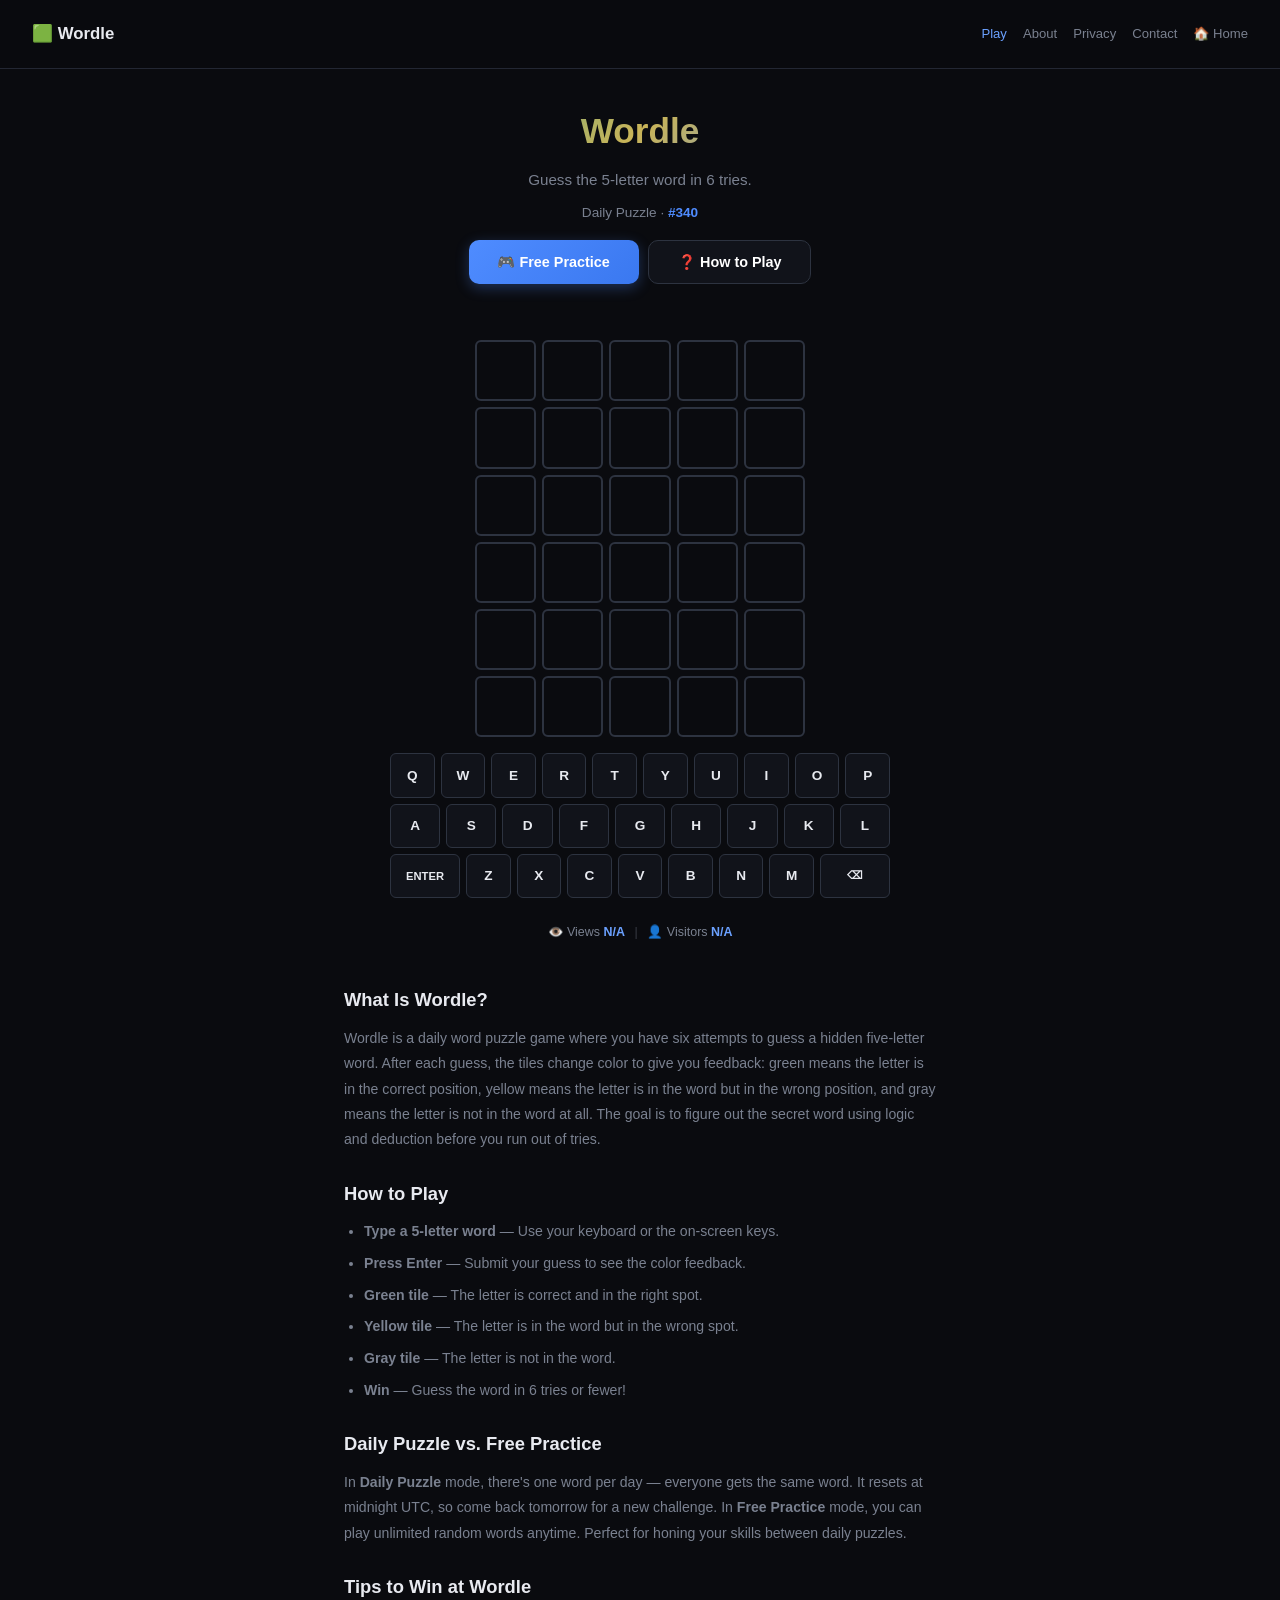
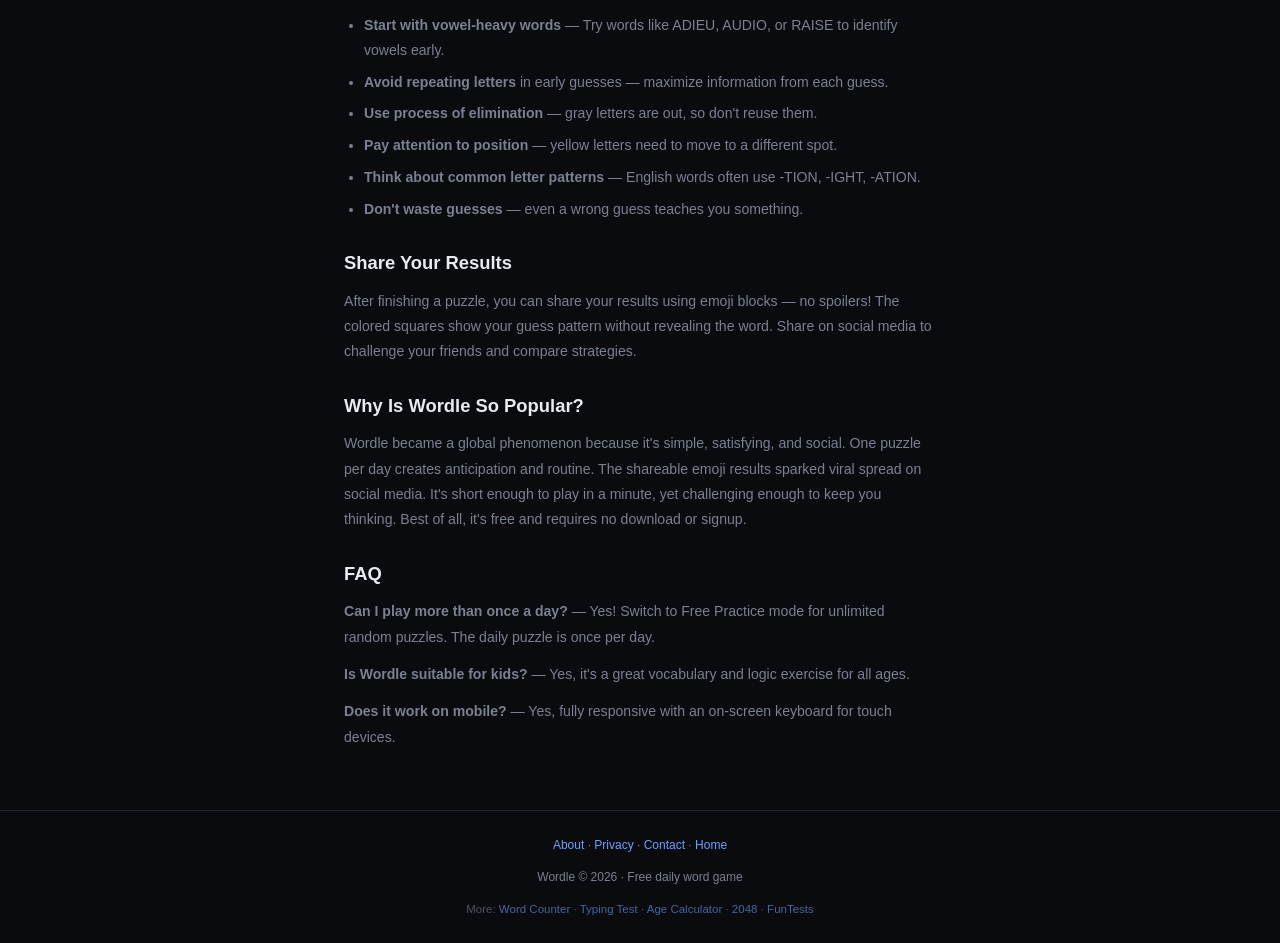
==== index.html @ c488377a "Simplify ad code to standard AdSense, remove collapse hacks" ====
<!DOCTYPE html>
<html lang="en">
<head>
    <meta charset="UTF-8">
    <link rel="preconnect" href="https://pagead2.googlesyndication.com">
    <link rel="dns-prefetch" href="https://pagead2.googlesyndication.com">
    <link rel="preconnect" href="https://api.counterapi.dev">
    <link rel="dns-prefetch" href="https://api.counterapi.dev">
    <meta name="viewport" content="width=device-width, initial-scale=1.0">
    <meta name="theme-color" content="#0a0b0f">
    <meta name="description" content="Play Wordle free — guess the 5-letter word in 6 tries. Daily puzzle + unlimited practice. Color hints show correct, present, and absent letters. No download, no signup.">
    <meta name="keywords" content="wordle, word game, word puzzle, guess the word, 5 letter word game, daily wordle, wordle online, wordle free, play wordle">
    <meta name="robots" content="index, follow">
    <link rel="canonical" href="https://jimmywithfiona.com/wordle/">
    <link rel="icon" type="image/svg+xml" href="favicon.svg">
<link rel="apple-touch-icon" href="apple-touch-icon.png">    <script async src="https://pagead2.googlesyndication.com/pagead/js/adsbygoogle.js?client=ca-pub-1840337371416691" crossorigin="anonymous"></script>
    <meta property="og:type" content="website">
    <meta property="og:site_name" content="Wordle">
    <meta property="og:title" content="Wordle — Free Daily 5-Letter Word Guessing Game">
    <meta property="og:description" content="Guess the 5-letter word in 6 tries. Daily puzzle + unlimited practice. Play free, no download.">
    <meta property="og:url" content="https://jimmywithfiona.com/wordle/">
    <meta property="og:image" content="https://jimmywithfiona.com/wordle/og.png">
    <meta property="og:locale" content="en_US">
    <meta name="twitter:card" content="summary_large_image">
    <meta name="twitter:title" content="Wordle — Free 5-Letter Word Game">
    <meta name="twitter:description" content="Guess the word in 6 tries. Daily puzzle + unlimited practice.">
    <meta name="twitter:image" content="https://jimmywithfiona.com/wordle/og.png">
    <title>Wordle — Free Daily 5-Letter Word Guessing Game | Play Online</title>
    <link rel="stylesheet" href="css/style.css">
    <script type="application/ld+json">
    {"@context":"https://schema.org","@type":"WebApplication","name":"Wordle","url":"https://jimmywithfiona.com/wordle/","description":"Free online Wordle game. Guess the 5-letter word in 6 tries. Daily puzzle and unlimited practice mode.","applicationCategory":"GameApplication","operatingSystem":"Any (Web Browser)","offers":{"@type":"Offer","price":"0","priceCurrency":"USD"}}
    </script>
    <script type="application/ld+json">
    {"@context":"https://schema.org","@type":"FAQPage","mainEntity":[
        {"@type":"Question","name":"What is Wordle?","acceptedAnswer":{"@type":"Answer","text":"Wordle is a daily word puzzle where you guess a hidden 5-letter word in 6 tries. After each guess, tiles change color to show how close your guess was."}},
        {"@type":"Question","name":"What do the colors mean?","acceptedAnswer":{"@type":"Answer","text":"Green means the letter is in the correct spot. Yellow means the letter is in the word but in the wrong spot. Gray means the letter is not in the word."}},
        {"@type":"Question","name":"Is this Wordle free?","acceptedAnswer":{"@type":"Answer","text":"Yes, completely free. No signup, no download. Play the daily puzzle once per day, or practice unlimited in free mode."}},
        {"@type":"Question","name":"When does the daily puzzle reset?","acceptedAnswer":{"@type":"Answer","text":"The daily puzzle resets at midnight UTC. Come back every day for a new word!"}}
    ]}
    </script>
    <script type="application/ld+json">
    {"@context":"https://schema.org","@type":"BreadcrumbList","itemListElement":[{"@type":"ListItem","position":1,"name":"Home","item":"https://jimmywithfiona.com/"},{"@type":"ListItem","position":2,"name":"Wordle","item":"https://jimmywithfiona.com/wordle/"}]}
    </script>
</head>
<body>
<nav class="navbar">
    <a class="brand" href="/wordle/">🟩 Wordle</a>
    <div class="nav-links">
        <a href="/wordle/" class="active">Play</a>
        <a href="about.html">About</a>
        <a href="privacy.html">Privacy</a>
        <a href="contact.html">Contact</a>
        <a href="/">🏠 Home</a>
    </div>
</nav>
<main>
<!-- AdSense Ad Unit -->
<ins class="adsbygoogle"
     style="display:block"
     data-ad-client="ca-pub-1840337371416691"
     data-ad-slot="5549785669"
     data-ad-format="auto"
     data-full-width-responsive="true"></ins>
<script>
     (adsbygoogle = window.adsbygoogle || []).push({});
</script>


    <h1>Wordle</h1>
    <p class="subtitle">Guess the 5-letter word in 6 tries.</p>
    <div class="game-info" id="gameInfo">Daily Puzzle · <span class="puzzle-num" id="puzzleNum">#—</span></div>

    <div class="btn-row">
        <button class="btn" id="modeBtn" onclick="toggleMode()">🎮 Free Practice</button>
        <button class="btn btn-secondary" onclick="showHelp()">❓ How to Play</button>
    </div>

    <div class="msg"><div class="toast" id="toast"></div></div>

    <div class="board" id="board"></div>

    <div class="keyboard" id="keyboard"></div>

    <div class="stats-footer">👁️ Views <strong id="pv">-</strong><span class="stat-divider">|</span>👤 Visitors <strong id="uv">-</strong></div>

    <div class="seo-section">
        <h2>What Is Wordle?</h2>
        <p>Wordle is a daily word puzzle game where you have six attempts to guess a hidden five-letter word. After each guess, the tiles change color to give you feedback: green means the letter is in the correct position, yellow means the letter is in the word but in the wrong position, and gray means the letter is not in the word at all. The goal is to figure out the secret word using logic and deduction before you run out of tries.</p>
        <h2>How to Play</h2>
        <ul>
            <li><strong>Type a 5-letter word</strong> — Use your keyboard or the on-screen keys.</li>
            <li><strong>Press Enter</strong> — Submit your guess to see the color feedback.</li>
            <li><strong>Green tile</strong> — The letter is correct and in the right spot.</li>
            <li><strong>Yellow tile</strong> — The letter is in the word but in the wrong spot.</li>
            <li><strong>Gray tile</strong> — The letter is not in the word.</li>
            <li><strong>Win</strong> — Guess the word in 6 tries or fewer!</li>
        </ul>
        <h2>Daily Puzzle vs. Free Practice</h2>
        <p>In <strong>Daily Puzzle</strong> mode, there's one word per day — everyone gets the same word. It resets at midnight UTC, so come back tomorrow for a new challenge. In <strong>Free Practice</strong> mode, you can play unlimited random words anytime. Perfect for honing your skills between daily puzzles.</p>
        <h2>Tips to Win at Wordle</h2>
        <ul>
            <li><strong>Start with vowel-heavy words</strong> — Try words like ADIEU, AUDIO, or RAISE to identify vowels early.</li>
            <li><strong>Avoid repeating letters</strong> in early guesses — maximize information from each guess.</li>
            <li><strong>Use process of elimination</strong> — gray letters are out, so don't reuse them.</li>
            <li><strong>Pay attention to position</strong> — yellow letters need to move to a different spot.</li>
            <li><strong>Think about common letter patterns</strong> — English words often use -TION, -IGHT, -ATION.</li>
            <li><strong>Don't waste guesses</strong> — even a wrong guess teaches you something.</li>
        </ul>
        <h2>Share Your Results</h2>
        <p>After finishing a puzzle, you can share your results using emoji blocks — no spoilers! The colored squares show your guess pattern without revealing the word. Share on social media to challenge your friends and compare strategies.</p>
        <h2>Why Is Wordle So Popular?</h2>
        <p>Wordle became a global phenomenon because it's simple, satisfying, and social. One puzzle per day creates anticipation and routine. The shareable emoji results sparked viral spread on social media. It's short enough to play in a minute, yet challenging enough to keep you thinking. Best of all, it's free and requires no download or signup.</p>
        <h2>FAQ</h2>
        <p><strong>Can I play more than once a day?</strong> — Yes! Switch to Free Practice mode for unlimited random puzzles. The daily puzzle is once per day.</p>
        <p><strong>Is Wordle suitable for kids?</strong> — Yes, it's a great vocabulary and logic exercise for all ages.</p>
        <p><strong>Does it work on mobile?</strong> — Yes, fully responsive with an on-screen keyboard for touch devices.</p>
    </div>
</main>
<footer>
    <p><a href="about.html">About</a> · <a href="privacy.html">Privacy</a> · <a href="contact.html">Contact</a> · <a href="/">Home</a></p>
    <p style="margin-top:0.4rem;">Wordle © 2026 · Free daily word game</p>
    <div style="margin-top:0.6rem;font-size:0.72rem;opacity:0.6;">More: <a href="/word-counter/">Word Counter</a> · <a href="/typing-test/">Typing Test</a> · <a href="/age-calculator/">Age Calculator</a> · <a href="/game-2048/">2048</a> · <a href="/fun-tests/">FunTests</a></div>
</footer>

<!-- Result Modal -->
<div class="modal-overlay" id="modal">
    <div class="modal">
        <h2 id="modalTitle">Solved!</h2>
        <div class="word-reveal" id="wordReveal">—</div>
        <div class="stats">
            <div class="stat"><div class="stat-num" id="statPlayed">0</div><div class="stat-label">Played</div></div>
            <div class="stat"><div class="stat-num" id="statWin">0</div><div class="stat-label">Win %</div></div>
            <div class="stat"><div class="stat-num" id="statStreak">0</div><div class="stat-label">Streak</div></div>
            <div class="stat"><div class="stat-num" id="statBest">0</div><div class="stat-label">Best</div></div>
        </div>
        <button class="share-btn" id="shareBtn" onclick="shareResult()">📋 Share Result</button>
        <button class="close-btn" onclick="closeModal()" id="closeBtn">Close</button>
        <div class="next-time" id="nextTime"></div>
    </div>
</div>
<textarea id="shareText"></textarea>

<script src="js/counter.js" defer></script>
<script src="js/words.js"></script>
<script>
const ANSWERS = typeof ANSWER_WORDS !== "undefined" ? ANSWER_WORDS : WORDS;
const VALID = typeof VALID_WORDS !== "undefined" ? VALID_WORDS : WORDS;
const WORDLEN = 5;
const MAXROWS = 6;

let mode = "daily";
let answer = "";
let row = 0;
let col = 0;
let guesses = [];
let keyStates = {};
let gameOver = false;
let isAnimating = false;

const board = document.getElementById("board");
const keyboard = document.getElementById("keyboard");
const toast = document.getElementById("toast");

// ===== Daily puzzle =====
const EPOCH = new Date(2026, 0, 1).getTime();
function getDayNum() {
    return Math.floor((Date.now() - EPOCH) / 86400000);
}
function getNextReset() {
    const now = new Date();
    const tomorrow = new Date(now);
    tomorrow.setUTCDate(now.getUTCDate() + 1);
    tomorrow.setUTCHours(0, 0, 0, 0);
    return tomorrow;
}

// ===== Init board =====
function initBoard() {
    board.innerHTML = "";
    for (let r = 0; r < MAXROWS; r++) {
        const rowEl = document.createElement("div");
        rowEl.className = "row";
        rowEl.id = "row" + r;
        for (let c = 0; c < WORDLEN; c++) {
            const tile = document.createElement("div");
            tile.className = "tile";
            tile.id = "tile" + r + "_" + c;
            rowEl.appendChild(tile);
        }
        board.appendChild(rowEl);
    }
}

function initKeyboard() {
    keyboard.innerHTML = "";
    const layout = [
        ["q","w","e","r","t","y","u","i","o","p"],
        ["a","s","d","f","g","h","j","k","l"],
        ["ENTER","z","x","c","v","b","n","m","BACK"]
    ];
    layout.forEach(rowKeys => {
        const rowEl = document.createElement("div");
        rowEl.className = "kb-row";
        rowKeys.forEach(k => {
            const key = document.createElement("button");
            key.className = "key";
            if (k === "ENTER") { key.classList.add("wide"); key.textContent = "ENTER"; }
            else if (k === "BACK") { key.classList.add("wide"); key.textContent = "⌫"; }
            else { key.textContent = k; }
            key.dataset.key = k;
            key.addEventListener("click", () => handleKey(k));
            rowEl.appendChild(key);
        });
        keyboard.appendChild(rowEl);
    });
}

// ===== Game logic =====
function newGame() {
    if (mode === "daily") {
        const dayNum = getDayNum();
        answer = ANSWERS[dayNum % ANSWERS.length];
        document.getElementById("puzzleNum").textContent = "#" + (dayNum + 1);
        document.getElementById("gameInfo").innerHTML = 'Daily Puzzle · <span class="puzzle-num">#' + (dayNum + 1) + '</span>';
        // load saved daily progress
        const saved = JSON.parse(localStorage.getItem("wordle_daily_" + dayNum) || "null");
        if (saved && saved.guesses) {
            row = 0; col = 0; guesses = []; keyStates = {};
            saved.guesses.forEach(g => {
                for (let i = 0; i < g.word.length; i++) { inputLetter(g.word[i]); }
                submitGuess(false);
            });
            if (saved.over) gameOver = true;
            return;
        }
    } else {
        answer = ANSWERS[Math.floor(Math.random() * ANSWERS.length)];
        document.getElementById("gameInfo").innerHTML = 'Free Practice · <span class="puzzle-num">Random</span>';
    }
    row = 0; col = 0; guesses = []; keyStates = {}; gameOver = false;
}

function inputLetter(letter) {
    if (col >= WORDLEN || gameOver) return;
    const tile = document.getElementById("tile" + row + "_" + col);
    tile.textContent = letter;
    tile.classList.add("filled");
    col++;
}

function deleteLetter() {
    if (col <= 0 || gameOver) return;
    col--;
    const tile = document.getElementById("tile" + row + "_" + col);
    tile.textContent = "";
    tile.classList.remove("filled");
}

function submitGuess(save) {
    if (col < WORDLEN) { shakeRow(); showToast("Not enough letters"); return; }
    let guess = "";
    for (let c = 0; c < WORDLEN; c++) {
        guess += document.getElementById("tile" + row + "_" + c).textContent.toLowerCase();
    }
    if (!VALID.includes(guess) && !ANSWERS.includes(guess)) {
        shakeRow();
        showToast("Not in word list");
        return;
    }

    const result = evaluateGuess(guess, answer);
    const tiles = [];
    for (let c = 0; c < WORDLEN; c++) {
        const tile = document.getElementById("tile" + row + "_" + c);
        tiles.push(tile);
    }
    isAnimating = true;
    tiles.forEach((tile, c) => {
        setTimeout(() => {
            tile.classList.add("flip");
            setTimeout(() => {
                tile.classList.add(result[c]);
                updateKey(guess[c], result[c]);
            }, 250);
        }, c * 250);
    });

    setTimeout(() => {
        isAnimating = false;
        guesses.push({ word: guess, result: result });
        if (guess === answer) {
            gameOver = true;
            document.getElementById("row" + row).classList.add("bounce");
            setTimeout(() => endGame(true), 700);
        } else if (row >= MAXROWS - 1) {
            gameOver = true;
            setTimeout(() => endGame(false), 300);
        } else {
            row++; col = 0;
        }
        if (mode === "daily" && save !== false) {
            localStorage.setItem("wordle_daily_" + getDayNum(), JSON.stringify({
                guesses: guesses, over: gameOver
            }));
        }
    }, WORDLEN * 250 + 300);
}

function evaluateGuess(guess, target) {
    const result = new Array(WORDLEN).fill("absent");
    const targetArr = target.split("");
    const guessArr = guess.split("");
    // First pass: correct
    for (let i = 0; i < WORDLEN; i++) {
        if (guessArr[i] === targetArr[i]) {
            result[i] = "correct";
            targetArr[i] = null;
        }
    }
    // Second pass: present
    for (let i = 0; i < WORDLEN; i++) {
        if (result[i] === "correct") continue;
        const idx = targetArr.indexOf(guessArr[i]);
        if (idx !== -1) {
            result[i] = "present";
            targetArr[idx] = null;
        }
    }
    return result;
}

function updateKey(letter, state) {
    const priority = { correct: 3, present: 2, absent: 1 };
    if (keyStates[letter] && priority[keyStates[letter]] >= priority[state]) return;
    keyStates[letter] = state;
    const keyEl = document.querySelector('[data-key="' + letter + '"]');
    if (keyEl) {
        keyEl.classList.remove("correct", "present", "absent");
        keyEl.classList.add(state);
    }
}

function shakeRow() {
    const rowEl = document.getElementById("row" + row);
    if (!rowEl) return;
    [...rowEl.children].forEach(t => {
        t.classList.add("shake");
        setTimeout(() => t.classList.remove("shake"), 400);
    });
}

function handleKey(k) {
    if (gameOver || isAnimating) return;
    if (k === "ENTER") submitGuess(true);
    else if (k === "BACK") deleteLetter();
    else if (k.length === 1 && k.match(/[a-z]/i)) inputLetter(k.toUpperCase());
}

// ===== Toast =====
let toastTimer = null;
function showToast(msg, duration) {
    toast.textContent = msg;
    toast.classList.add("show");
    clearTimeout(toastTimer);
    toastTimer = setTimeout(() => toast.classList.remove("show"), duration || 1500);
}

// ===== End game / stats =====
function endGame(won) {
    const stats = getStats();
    stats.played++;
    if (won) {
        stats.wins++;
        stats.streak++;
        if (stats.streak > stats.best) stats.best = stats.streak;
    } else {
        stats.streak = 0;
    }
    saveStats(stats);

    document.getElementById("modalTitle").textContent = won ? "🎉 Solved!" : "😢 Better luck next time!";
    document.getElementById("wordReveal").textContent = answer.toUpperCase();
    document.getElementById("statPlayed").textContent = stats.played;
    document.getElementById("statWin").textContent = stats.played ? Math.round(stats.wins / stats.played * 100) : 0;
    document.getElementById("statStreak").textContent = stats.streak;
    document.getElementById("statBest").textContent = stats.best;

    if (mode === "daily") {
        const next = getNextReset();
        const h = String(next.getUTCHours()).padStart(2, "0");
        const m = String(next.getUTCMinutes()).padStart(2, "0");
        document.getElementById("nextTime").textContent = "Next puzzle in " + h + ":" + m + " UTC";
        document.getElementById("closeBtn").textContent = "Close";
    } else {
        document.getElementById("nextTime").textContent = "";
        document.getElementById("closeBtn").textContent = "Play Again";
    }
    document.getElementById("modal").classList.add("show");
}

function getStats() {
    return JSON.parse(localStorage.getItem("wordle_stats") || '{"played":0,"wins":0,"streak":0,"best":0}');
}
function saveStats(s) {
    localStorage.setItem("wordle_stats", JSON.stringify(s));
}

// ===== Share =====
function shareResult() {
    const dayNum = mode === "daily" ? getDayNum() + 1 : "Free";
    const emojis = { correct: "🟩", present: "🟨", absent: "⬛" };
    let text = "Wordle " + dayNum + " " + (gameOver && guesses[guesses.length-1].word === answer ? guesses.length : "X") + "/" + MAXROWS + "\n\n";
    text += guesses.map(g => g.result.map(r => emojis[r]).join("")).join("\n");
    const shareEl = document.getElementById("shareText");
    shareEl.value = text;
    shareEl.style.display = "block";
    shareEl.select();
    try {
        if (navigator.share) {
            navigator.share({ title: "Wordle", text: text }).catch(() => copyShare(text, shareEl));
        } else {
            copyShare(text, shareEl);
        }
    } catch (e) {
        copyShare(text, shareEl);
    }
}
function copyShare(text, el) {
    navigator.clipboard.writeText(text).then(() => {
        showToast("Copied! Share with friends 📋");
        el.style.display = "none";
    }).catch(() => {
        el.style.display = "none";
        showToast("Copy failed — screenshot instead");
    });
}

// ===== Mode toggle =====
function toggleMode() {
    if (mode === "daily") {
        mode = "free";
        document.getElementById("modeBtn").textContent = "📅 Daily Puzzle";
    } else {
        mode = "daily";
        document.getElementById("modeBtn").textContent = "🎮 Free Practice";
    }
    initBoard();
    [...document.querySelectorAll(".key")].forEach(k => k.classList.remove("correct","present","absent"));
    keyStates = {};
    newGame();
}

function closeModal() {
    document.getElementById("modal").classList.remove("show");
    if (mode === "free") {
        initBoard();
        [...document.querySelectorAll(".key")].forEach(k => k.classList.remove("correct","present","absent"));
        keyStates = {};
        newGame();
    }
}

function showHelp() {
    showToast("Guess the 5-letter word in 6 tries. 🟩=right spot 🟨=wrong spot ⬛=not in word", 4000);
}

// ===== Keyboard events =====
document.addEventListener("keydown", e => {
    if (document.getElementById("modal").classList.contains("show")) return;
    if (e.key === "Enter") handleKey("ENTER");
    else if (e.key === "Backspace") handleKey("BACK");
    else if (/^[a-zA-Z]$/.test(e.key)) handleKey(e.key.toUpperCase());
});

// ===== Init =====
initBoard();
initKeyboard();
newGame();
</script>
</body>
</html>
---- css/style.css ----
*{margin:0;padding:0;box-sizing:border-box}
:root{--bg:#0a0b0f;--bg2:#11131a;--card:#161922;--card2:#1a1e28;--border:#232733;--border2:#2d3340;--text:#e8eaf0;--dim:#7a8190;--accent:#4f8cff;--hover:#6ba1ff;--green:#3aa394;--yellow:#c9b458;--gray:#3a3a3c;--r:16px}
body{font-family:-apple-system,BlinkMacSystemFont,"Segoe UI",Roboto,sans-serif;background:var(--bg);color:var(--text);min-height:100vh;line-height:1.7;overflow-x:hidden}
.navbar{display:flex;justify-content:space-between;align-items:center;padding:.75rem 2rem;border-bottom:1px solid var(--border);position:sticky;top:0;background:rgba(10,11,15,.92);backdrop-filter:blur(12px);z-index:50}
.navbar .brand{font-weight:800;color:var(--text);text-decoration:none;font-size:1.05rem;display:flex;align-items:center;gap:.4rem}
.navbar .nav-links{display:flex;gap:1rem}
.navbar .nav-links a{color:var(--dim);text-decoration:none;font-size:.82rem;transition:color .2s;min-height:44px;display:inline-flex;align-items:center}
.navbar .nav-links a:hover,.navbar .nav-links a.active{color:var(--hover)}
main{max-width:640px;margin:0 auto;padding:2rem 1.5rem 3rem}
h1{font-size:2.2rem;margin-bottom:.4rem;text-align:center;background:linear-gradient(135deg,#3aa394,#c9b458,#4f8cff);-webkit-background-clip:text;-webkit-text-fill-color:transparent;background-clip:text}
.subtitle{color:var(--dim);font-size:.95rem;margin-bottom:.5rem;text-align:center}
.game-info{text-align:center;margin-bottom:1rem;font-size:.85rem;color:var(--dim)}
.game-info .puzzle-num{color:var(--accent);font-weight:700}
h2{font-size:1.15rem;margin:1.5rem 0 .6rem;color:var(--hover)}
p{margin-bottom:.75rem}a{color:var(--hover)}
ul{margin:0 0 1rem 1.25rem}li{margin-bottom:.4rem}

/* Game board */
.board{display:grid;grid-template-rows:repeat(6,1fr);gap:6px;width:330px;max-width:100%;margin:0 auto 1rem;aspect-ratio:1/1.2}
.row{display:grid;grid-template-columns:repeat(5,1fr);gap:6px}
.tile{display:flex;align-items:center;justify-content:center;font-size:2rem;font-weight:800;text-transform:uppercase;border:2px solid var(--border2);border-radius:6px;aspect-ratio:1;transition:transform .15s,border-color .15s,background .3s;user-select:none}
.tile.filled{border-color:var(--dim);animation:pop .12s}
.tile.flip{animation:flip .5s ease}
.tile.correct{background:var(--green);border-color:var(--green);color:#fff}
.tile.present{background:var(--yellow);border-color:var(--yellow);color:#fff}
.tile.absent{background:var(--gray);border-color:var(--gray);color:#fff}
.tile.shake{animation:shake .4s}
.row.bounce .tile{animation:bounce .5s}
.row.bounce .tile:nth-child(2){animation-delay:.1s}.row.bounce .tile:nth-child(3){animation-delay:.2s}.row.bounce .tile:nth-child(4){animation-delay:.3s}.row.bounce .tile:nth-child(5){animation-delay:.4s}

/* Keyboard */
.keyboard{display:flex;flex-direction:column;gap:6px;max-width:500px;margin:0 auto 1rem}
.kb-row{display:flex;gap:6px;justify-content:center}
.key{flex:1;background:var(--bg2);border:1px solid var(--border2);border-radius:6px;padding:.85rem 0;font-size:.85rem;font-weight:600;color:var(--text);cursor:pointer;transition:background .15s,transform .05s;font-family:inherit;text-transform:uppercase;min-width:32px}
.key:hover{background:var(--card)}
.key:active{transform:scale(.93)}
.key.wide{flex:1.6;font-size:.7rem}
.key.correct{background:var(--green);border-color:var(--green);color:#fff}
.key.present{background:var(--yellow);border-color:var(--yellow);color:#fff}
.key.absent{background:var(--gray);border-color:var(--gray);color:var(--dim)}

/* Messages */
.msg{min-height:2rem;display:flex;align-items:center;justify-content:center;margin-bottom:.5rem}
.toast{background:var(--text);color:var(--bg);padding:.6rem 1.4rem;border-radius:8px;font-size:.85rem;font-weight:600;animation:toastIn .2s;display:none}
.toast.show{display:block}

/* Modal */
.modal-overlay{position:fixed;inset:0;background:rgba(0,0,0,.7);display:none;align-items:center;justify-content:center;z-index:100;padding:1rem}
.modal-overlay.show{display:flex;animation:fade .2s}
.modal{background:var(--card);border:1px solid var(--border2);border-radius:var(--r);padding:2rem;max-width:380px;width:100%;text-align:center}
.modal h2{color:var(--text);font-size:1.5rem;margin-bottom:.5rem}
.modal .word-reveal{font-size:1.4rem;font-weight:800;color:var(--green);letter-spacing:.15em;margin:.5rem 0 1rem;text-transform:uppercase}
.modal .stats{display:grid;grid-template-columns:repeat(4,1fr);gap:.5rem;margin:1rem 0}
.modal .stat{text-align:center}
.modal .stat-num{font-size:1.8rem;font-weight:800;color:var(--accent)}
.modal .stat-label{font-size:.65rem;color:var(--dim);text-transform:uppercase}
.modal .share-btn{background:linear-gradient(135deg,var(--green),#2d8a7e);color:#fff;border:none;border-radius:10px;padding:.75rem 1.5rem;font-size:.9rem;font-weight:600;cursor:pointer;font-family:inherit;width:100%;margin-top:.5rem;transition:transform .1s}
.modal .share-btn:hover{box-shadow:0 4px 14px rgba(58,163,148,.4)}
.modal .share-btn:active{transform:scale(.97)}
.modal .close-btn{background:var(--bg2);border:1px solid var(--border2);color:var(--dim);border-radius:10px;padding:.75rem 1.5rem;font-size:.9rem;font-weight:600;cursor:pointer;font-family:inherit;width:100%;margin-top:.5rem}
.modal .close-btn:hover{background:var(--card);color:var(--text)}
.modal .next-time{color:var(--dim);font-size:.8rem;margin-top:.5rem}
#shareText{display:none}

.btn-row{display:flex;gap:.6rem;flex-wrap:wrap;justify-content:center;margin-bottom:1rem}
.btn{background:linear-gradient(135deg,var(--accent),#3a78f0);color:#fff;border:none;border-radius:10px;padding:.75rem 1.8rem;font-size:.9rem;font-weight:600;cursor:pointer;transition:transform .1s,box-shadow .15s;font-family:inherit;min-height:44px;box-shadow:0 4px 14px rgba(79,140,255,.3)}
.btn:hover{box-shadow:0 6px 20px rgba(79,140,255,.45)}
.btn:active{transform:scale(.97)}
.btn-secondary{background:var(--bg2);border:1px solid var(--border2);box-shadow:none}
.btn-secondary:hover{background:var(--card);box-shadow:none}

.stats-footer{text-align:center;margin:1.5rem 0;font-size:.78rem;color:var(--dim)}
.stats-footer strong{color:var(--hover);font-variant-numeric:tabular-nums}
.stat-divider{margin:0 .6rem;opacity:.4}
footer{text-align:center;padding:1.5rem 2rem;color:var(--dim);font-size:.75rem;border-top:1px solid var(--border)}
footer a{color:var(--hover);text-decoration:none}
.seo-section{color:var(--dim);font-size:.88rem;margin-top:2.5rem;line-height:1.8}
.seo-section h2{color:var(--text)}

@keyframes pop{0%{transform:scale(.85)}100%{transform:scale(1)}}
@keyframes flip{0%{transform:rotateX(0)}50%{transform:rotateX(90deg)}100%{transform:rotateX(0)}}
@keyframes shake{0%,100%{transform:translateX(0)}20%,60%{transform:translateX(-6px)}40%,80%{transform:translateX(6px)}}
@keyframes bounce{0%{transform:translateY(0)}30%{transform:translateY(-12px)}60%{transform:translateY(0)}}
@keyframes toastIn{0%{opacity:0;transform:translateY(-8px)}100%{opacity:1;transform:translateY(0)}}
@keyframes fade{0%{opacity:0}100%{opacity:1}}

@media(max-width:480px){
  main{padding:1.5rem 1rem 3rem}
  h1{font-size:1.6rem}
  .board{width:300px;gap:4px}
  .row{gap:4px}
  .tile{font-size:1.6rem;border-radius:4px}
  .key{font-size:.75rem;padding:.7rem 0;min-width:28px}
  .navbar{padding:.75rem 1rem}
  .navbar .nav-links{gap:.6rem}
}
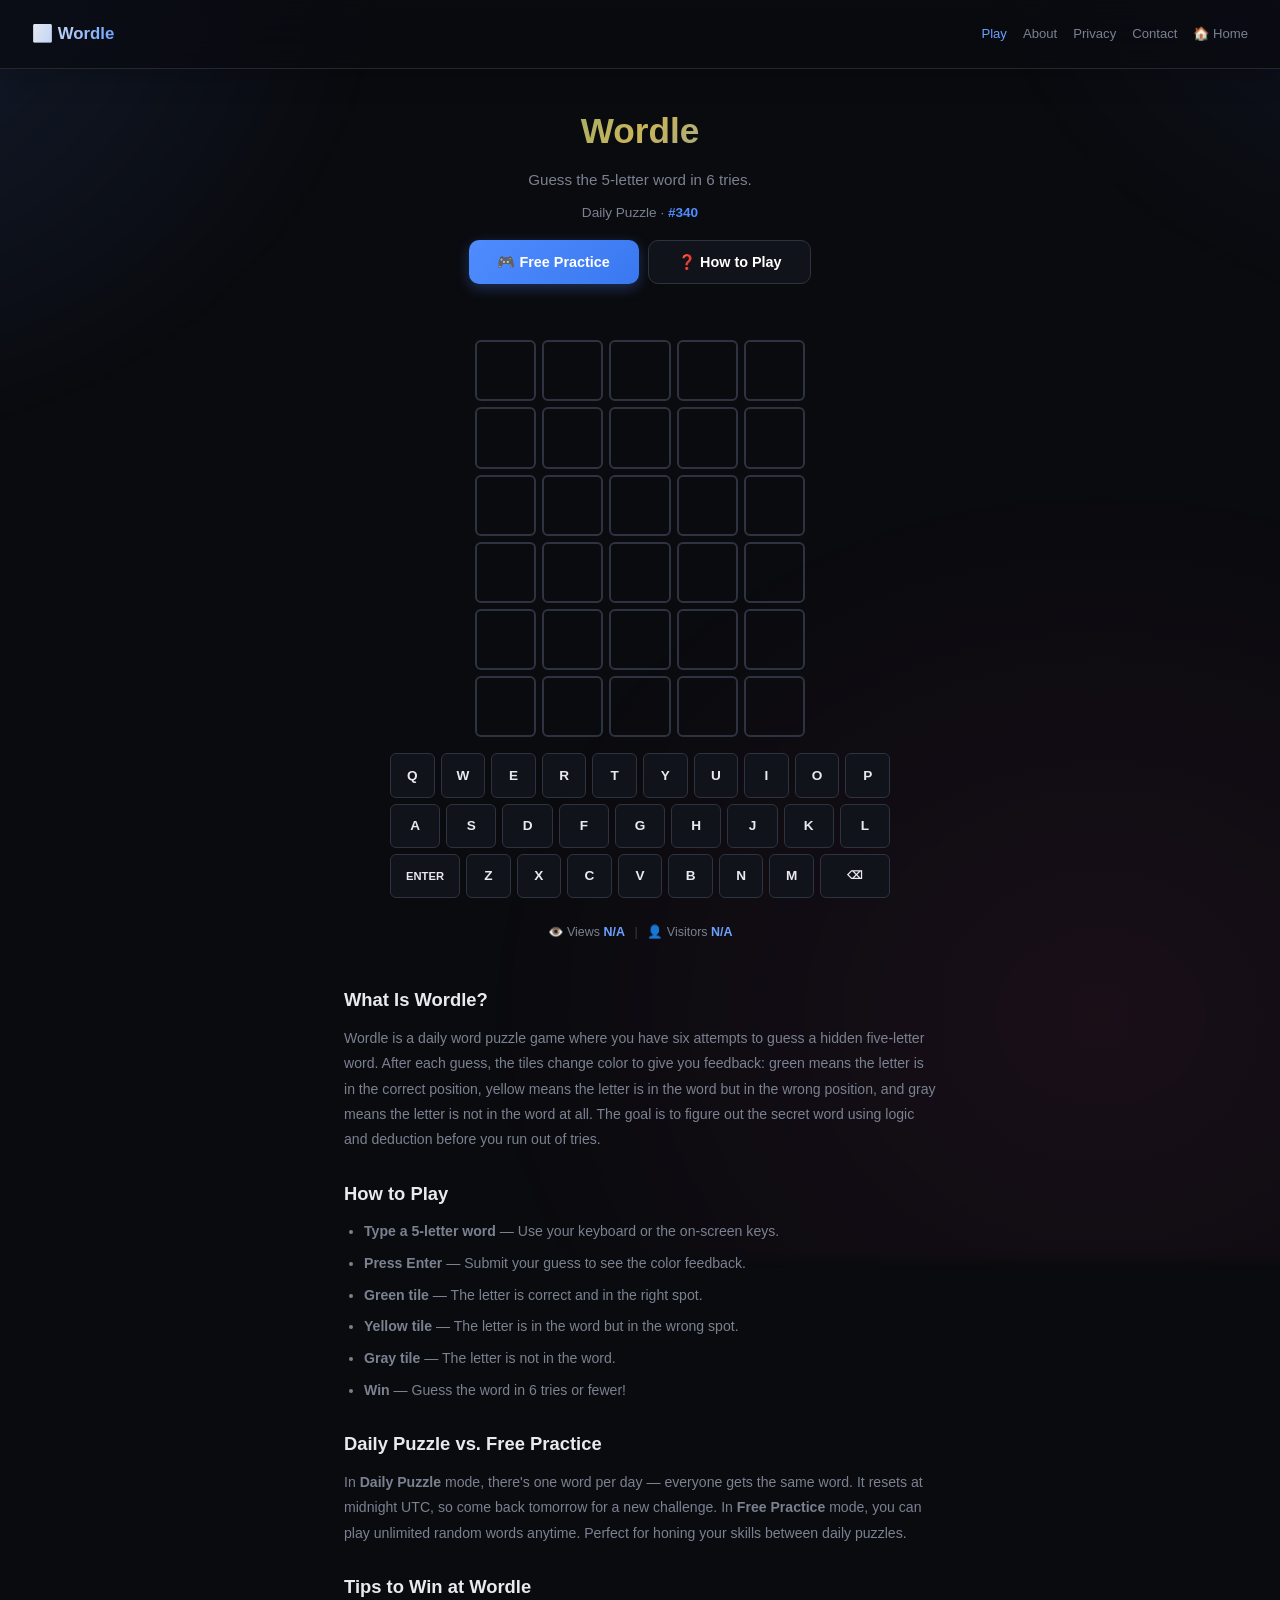
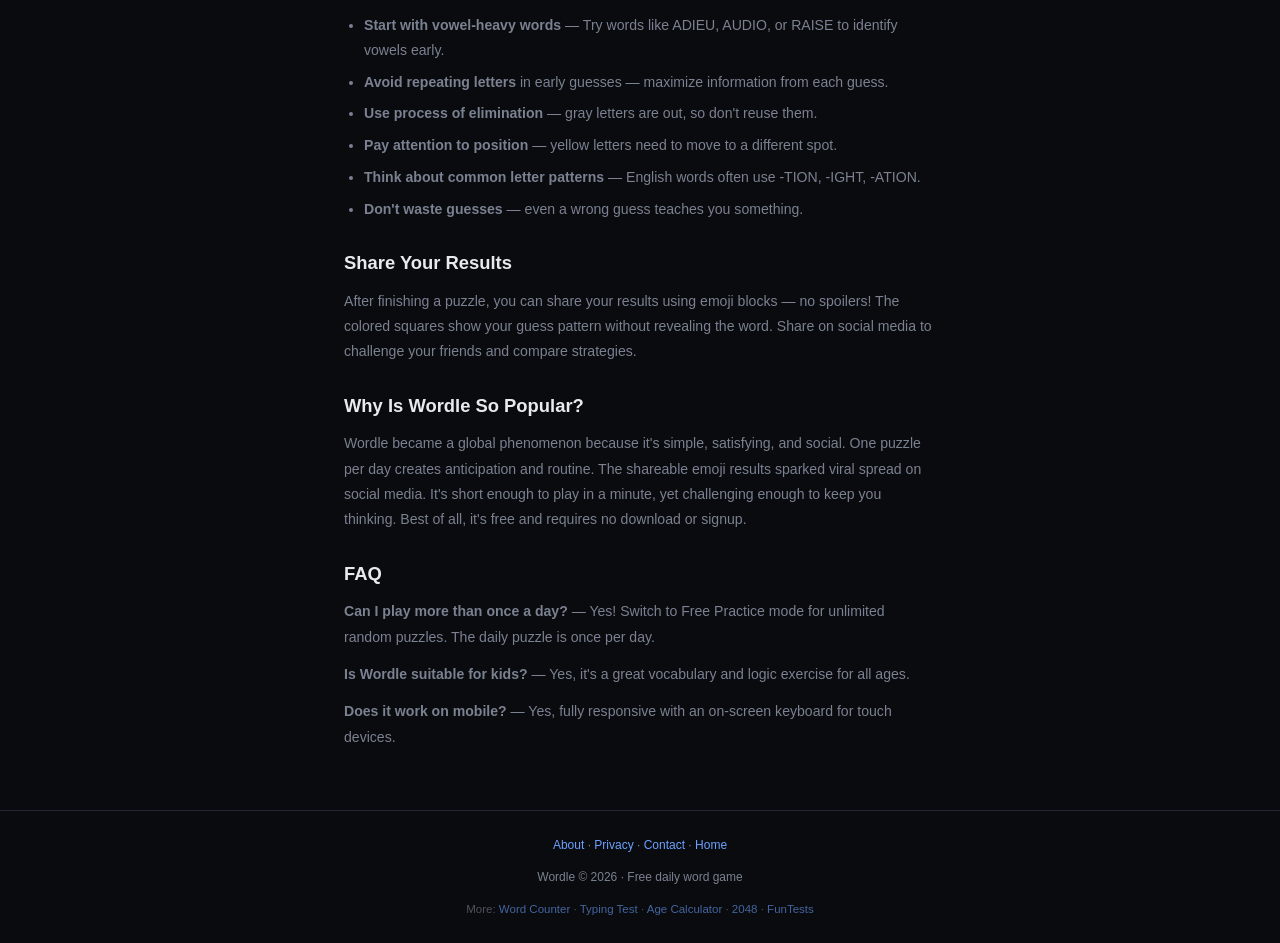
==== commit f2cdcc93: "Cool layer: aurora bg, glass navbar, scroll progress, button/card glow, back-to-top" ====
--- a/index.html
+++ b/index.html
@@ -41,8 +41,38 @@
     <script type="application/ld+json">
     {"@context":"https://schema.org","@type":"BreadcrumbList","itemListElement":[{"@type":"ListItem","position":1,"name":"Home","item":"https://jimmywithfiona.com/"},{"@type":"ListItem","position":2,"name":"Wordle","item":"https://jimmywithfiona.com/wordle/"}]}
     </script>
+<!-- COOL-LAYER:CSS -->
+<style>
+:root{--cool-hover:var(--hover,var(--accent-hover,var(--accent)));--cool-bg2:var(--bg-2,var(--bg2,var(--bg)));--cool-border:var(--border-2,var(--border2,var(--border)))}
+body{position:relative}
+body::before{content:"";position:fixed;inset:-40%;z-index:-1;pointer-events:none;
+background:radial-gradient(40% 50% at 15% 20%,color-mix(in srgb,var(--accent) 14%,transparent),transparent 60%),
+radial-gradient(35% 45% at 85% 15%,color-mix(in srgb,var(--accent) 9%,transparent),transparent 60%),
+radial-gradient(45% 55% at 70% 85%,color-mix(in srgb,#e84393 7%,transparent),transparent 60%);
+animation:coolAurora 24s ease-in-out infinite alternate;filter:blur(6px)}
+@keyframes coolAurora{0%{transform:translate(0,0) rotate(0) scale(1)}50%{transform:translate(2%,-2%) rotate(5deg) scale(1.06)}100%{transform:translate(-2%,2%) rotate(-4deg) scale(1.03)}}
+.navbar{box-shadow:0 4px 30px rgba(0,0,0,.25)!important;background:color-mix(in srgb,var(--bg) 70%,transparent)!important;backdrop-filter:blur(18px) saturate(160%)!important}
+.navbar .brand{background:linear-gradient(110deg,var(--text),var(--cool-hover));-webkit-background-clip:text;-webkit-text-fill-color:transparent;background-clip:text}
+.cool-progress{position:fixed;top:0;left:0;height:3px;width:0;z-index:100;transition:width .1s;
+background:linear-gradient(90deg,var(--accent),var(--cool-hover),#e84393);box-shadow:0 0 10px color-mix(in srgb,var(--accent) 60%,transparent)}
+.btn,.cta,button:not(.key):not(.kb):not(.cool-top){transition:transform .15s,box-shadow .2s!important}
+.btn:hover,.cta:hover,button:not(.key):not(.kb):not(.cool-top):hover{transform:translateY(-2px)!important;box-shadow:0 8px 24px color-mix(in srgb,var(--accent) 35%,transparent)!important}
+.tool-card,.card-block{transition:border-color .2s,box-shadow .2s,transform .2s!important}
+.tool-card:hover,.card-block:hover{border-color:var(--accent)!important;box-shadow:0 10px 30px color-mix(in srgb,var(--accent) 14%,transparent)!important;transform:translateY(-3px)}
+input:focus,select:focus,textarea:focus{box-shadow:0 0 0 3px color-mix(in srgb,var(--accent) 18%,transparent)!important}
+.cool-top{position:fixed;bottom:1.5rem;right:1.5rem;width:46px;height:46px;border-radius:50%;
+border:1px solid var(--cool-border);background:color-mix(in srgb,var(--bg) 80%,transparent);backdrop-filter:blur(10px);
+color:var(--text);font-size:1.3rem;cursor:pointer;display:flex;align-items:center;justify-content:center;
+opacity:0;transform:translateY(12px);pointer-events:none;transition:all .3s;z-index:90}
+.cool-top.show{opacity:1;transform:translateY(0);pointer-events:auto}
+.cool-top:hover{border-color:var(--accent);color:var(--cool-hover);box-shadow:0 8px 24px color-mix(in srgb,var(--accent) 25%,transparent)}
+h1{animation:coolFadeUp .6s ease both}
+@keyframes coolFadeUp{from{opacity:0;transform:translateY(10px)}to{opacity:1;transform:translateY(0)}}
+</style>
+<!-- /COOL-LAYER:CSS -->
 </head>
 <body>
+<div class="cool-progress" id="coolProgress"></div>
 <nav class="navbar">
     <a class="brand" href="/wordle/">🟩 Wordle</a>
     <div class="nav-links">
@@ -54,17 +84,6 @@
     </div>
 </nav>
 <main>
-<!-- AdSense Ad Unit -->
-<ins class="adsbygoogle"
-     style="display:block"
-     data-ad-client="ca-pub-1840337371416691"
-     data-ad-slot="5549785669"
-     data-ad-format="auto"
-     data-full-width-responsive="true"></ins>
-<script>
-     (adsbygoogle = window.adsbygoogle || []).push({});
-</script>
-
 
     <h1>Wordle</h1>
     <p class="subtitle">Guess the 5-letter word in 6 tries.</p>
@@ -115,6 +134,16 @@
         <p><strong>Is Wordle suitable for kids?</strong> — Yes, it's a great vocabulary and logic exercise for all ages.</p>
         <p><strong>Does it work on mobile?</strong> — Yes, fully responsive with an on-screen keyboard for touch devices.</p>
     </div>
+<!-- AdSense Ad Unit -->
+<ins class="adsbygoogle"
+     style="display:block"
+     data-ad-client="ca-pub-1840337371416691"
+     data-ad-slot="5549785669"
+     data-ad-format="auto"
+     data-full-width-responsive="true"></ins>
+<script>
+     (adsbygoogle = window.adsbygoogle || []).push({});
+</script>
 </main>
 <footer>
     <p><a href="about.html">About</a> · <a href="privacy.html">Privacy</a> · <a href="contact.html">Contact</a> · <a href="/">Home</a></p>
@@ -477,5 +506,20 @@
 initKeyboard();
 newGame();
 </script>
+<!-- COOL-LAYER:JS -->
+<script>
+(function(){
+var p=document.getElementById('coolProgress'),b=null;
+if(!document.querySelector('.cool-top')){b=document.createElement('button');b.className='cool-top';b.innerHTML='↑';b.setAttribute('aria-label','Back to top');document.body.appendChild(b)}
+else{b=document.querySelector('.cool-top')}
+window.addEventListener('scroll',function(){
+var h=document.documentElement.scrollHeight-window.innerHeight;
+if(h>0)p.style.width=(window.scrollY/h*100)+'%';
+if(b)b.classList.toggle('show',window.scrollY>500);
+},{passive:true});
+if(b)b.addEventListener('click',function(){window.scrollTo({top:0,behavior:'smooth'})});
+})();
+</script>
+<!-- /COOL-LAYER:JS -->
 </body>
 </html>
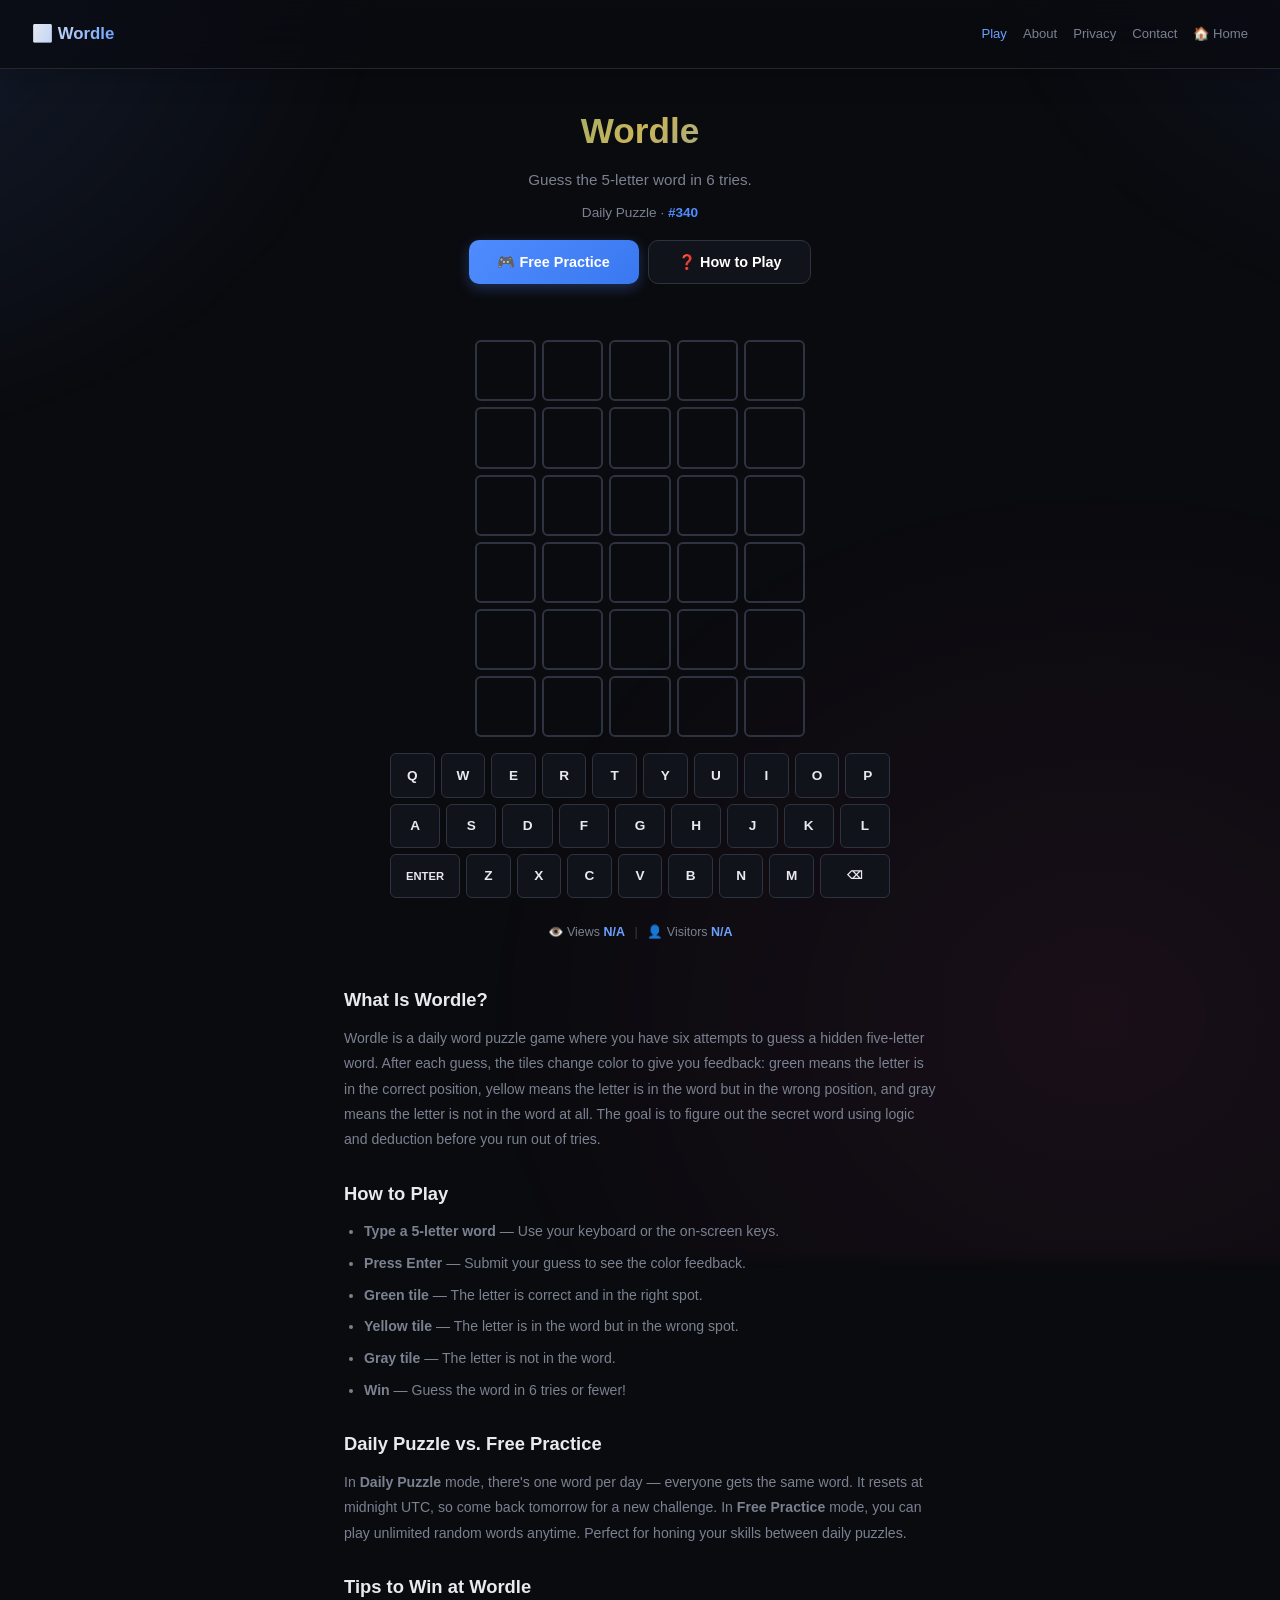
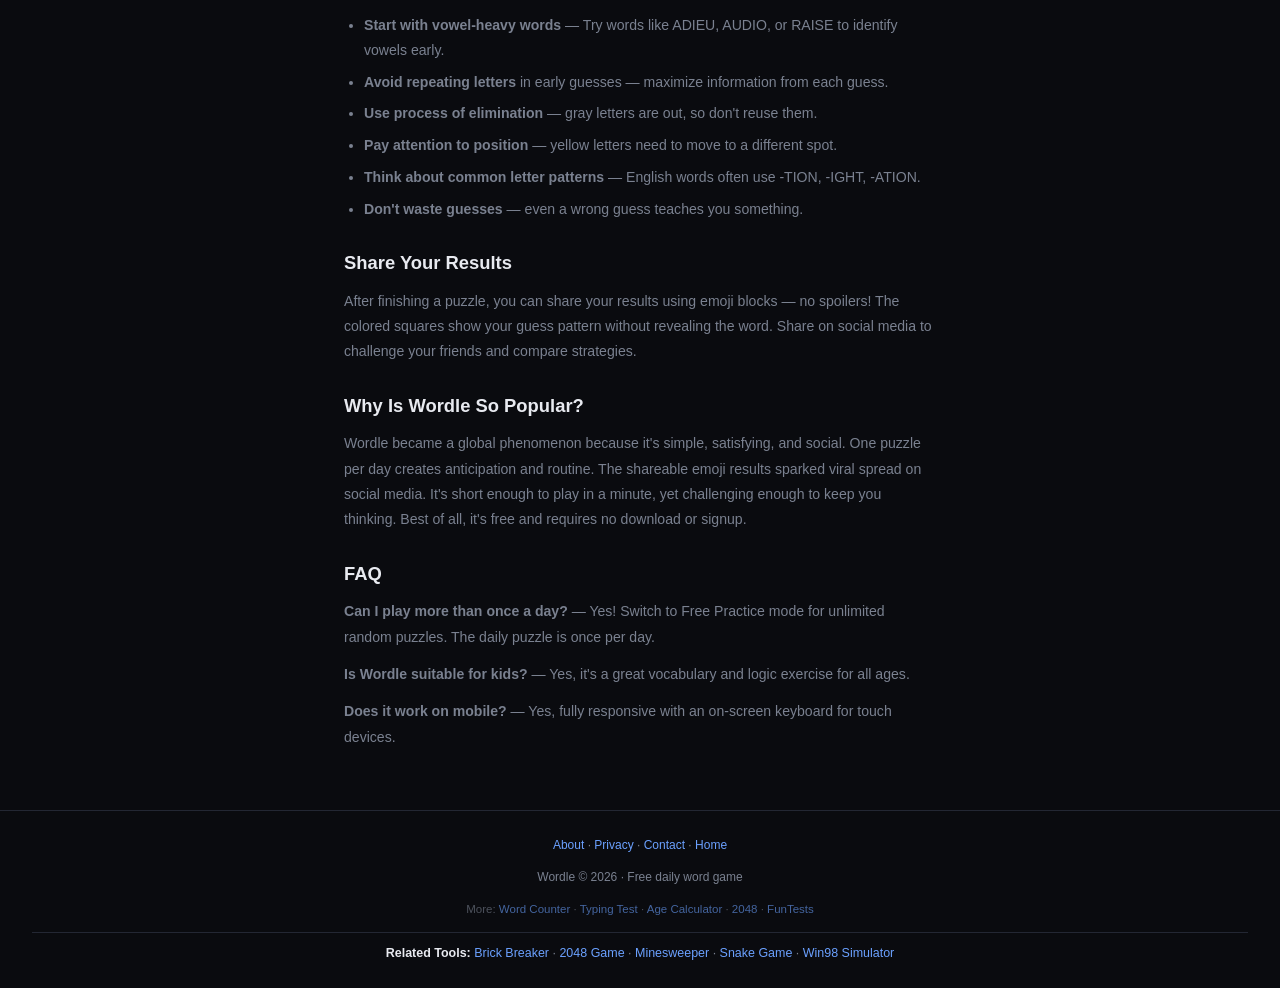
==== commit 8343f8f5: "SEO: Organization publisher + enhanced BreadcrumbList + VideoGame schema" ====
--- a/index.html
+++ b/index.html
@@ -8,7 +8,7 @@
     <link rel="dns-prefetch" href="https://api.counterapi.dev">
     <meta name="viewport" content="width=device-width, initial-scale=1.0">
     <meta name="theme-color" content="#0a0b0f">
-    <meta name="description" content="Play Wordle free — guess the 5-letter word in 6 tries. Daily puzzle + unlimited practice. Color hints show correct, present, and absent letters. No download, no signup.">
+    <meta name="description" content="Play Wordle free — guess the 5-letter word in 6 tries. Daily puzzle + unlimited practice. Color hints, stats, emoji share. No signup.">
     <meta name="keywords" content="wordle, word game, word puzzle, guess the word, 5 letter word game, daily wordle, wordle online, wordle free, play wordle">
     <meta name="robots" content="index, follow">
     <link rel="canonical" href="https://jimmywithfiona.com/wordle/">
@@ -17,15 +17,15 @@
     <meta property="og:type" content="website">
     <meta property="og:site_name" content="Wordle">
     <meta property="og:title" content="Wordle — Free Daily 5-Letter Word Guessing Game">
-    <meta property="og:description" content="Guess the 5-letter word in 6 tries. Daily puzzle + unlimited practice. Play free, no download.">
+    <meta property="og:description" content="Play Wordle free — guess the 5-letter word in 6 tries. Daily puzzle + unlimited practice. Color hints, stats, emoji share. No signup.">
     <meta property="og:url" content="https://jimmywithfiona.com/wordle/">
     <meta property="og:image" content="https://jimmywithfiona.com/wordle/og.png">
     <meta property="og:locale" content="en_US">
     <meta name="twitter:card" content="summary_large_image">
     <meta name="twitter:title" content="Wordle — Free 5-Letter Word Game">
-    <meta name="twitter:description" content="Guess the word in 6 tries. Daily puzzle + unlimited practice.">
+    <meta name="twitter:description" content="Play Wordle free — guess the 5-letter word in 6 tries. Daily puzzle + unlimited practice. Color hints, stats, emoji share. No signup.">
     <meta name="twitter:image" content="https://jimmywithfiona.com/wordle/og.png">
-    <title>Wordle — Free Daily 5-Letter Word Guessing Game | Play Online</title>
+    <title>Wordle — Free Daily Word Guessing Game</title>
     <link rel="stylesheet" href="css/style.css">
     <script type="application/ld+json">
     {"@context":"https://schema.org","@type":"WebApplication","name":"Wordle","url":"https://jimmywithfiona.com/wordle/","description":"Free online Wordle game. Guess the 5-letter word in 6 tries. Daily puzzle and unlimited practice mode.","applicationCategory":"GameApplication","operatingSystem":"Any (Web Browser)","offers":{"@type":"Offer","price":"0","priceCurrency":"USD"}}
@@ -70,6 +70,12 @@
 @keyframes coolFadeUp{from{opacity:0;transform:translateY(10px)}to{opacity:1;transform:translateY(0)}}
 </style>
 <!-- /COOL-LAYER:CSS -->
+
+<script type="application/ld+json">{"@context":"https://schema.org","@type":"Organization","name":"JimmyWithFiona","url":"https://jimmywithfiona.com/","logo":"https://jimmywithfiona.com/og.png","description":"Free online tools, games, and daily content","sameAs":["https://github.com/JimmyLLLL"]}</script>
+
+<script type="application/ld+json">{"@context":"https://schema.org","@type":"BreadcrumbList","itemListElement":[{"@type":"ListItem","position":1,"name":"Home","item":"https://jimmywithfiona.com/"},{"@type":"ListItem","position":2,"name":"Games","item":"https://jimmywithfiona.com/games/"},{"@type":"ListItem","position":3,"name":"Wordle","item":"https://jimmywithfiona.com/wordle/"}]}</script>
+
+<script type="application/ld+json">{"@context":"https://schema.org","@type":"VideoGame","name":"Wordle","url":"https://jimmywithfiona.com/wordle/","applicationCategory":"Game","operatingSystem":"Any (Web Browser)","offers":{"@type":"Offer","price":"0","priceCurrency":"USD"},"publisher":{"@type":"Organization","name":"JimmyWithFiona","url":"https://jimmywithfiona.com/"}}</script>
 </head>
 <body>
 <div class="cool-progress" id="coolProgress"></div>
@@ -149,6 +155,7 @@
     <p><a href="about.html">About</a> · <a href="privacy.html">Privacy</a> · <a href="contact.html">Contact</a> · <a href="/">Home</a></p>
     <p style="margin-top:0.4rem;">Wordle © 2026 · Free daily word game</p>
     <div style="margin-top:0.6rem;font-size:0.72rem;opacity:0.6;">More: <a href="/word-counter/">Word Counter</a> · <a href="/typing-test/">Typing Test</a> · <a href="/age-calculator/">Age Calculator</a> · <a href="/game-2048/">2048</a> · <a href="/fun-tests/">FunTests</a></div>
+<div class="related-tools" style="margin-top:0.8rem;font-size:0.78rem;color:var(--text-dim,#7a8190);padding-top:0.6rem;border-top:1px solid var(--border,#232733);"><strong style="color:var(--text,#e8eaf0);">Related Tools:</strong> <a href="https://jimmywithfiona.com/brick-breaker/">Brick Breaker</a> · <a href="https://jimmywithfiona.com/game-2048/">2048 Game</a> · <a href="https://jimmywithfiona.com/minesweeper/">Minesweeper</a> · <a href="https://jimmywithfiona.com/snake-game/">Snake Game</a> · <a href="https://jimmywithfiona.com/win98-simulator/">Win98 Simulator</a></div>
 </footer>
 
 <!-- Result Modal -->
